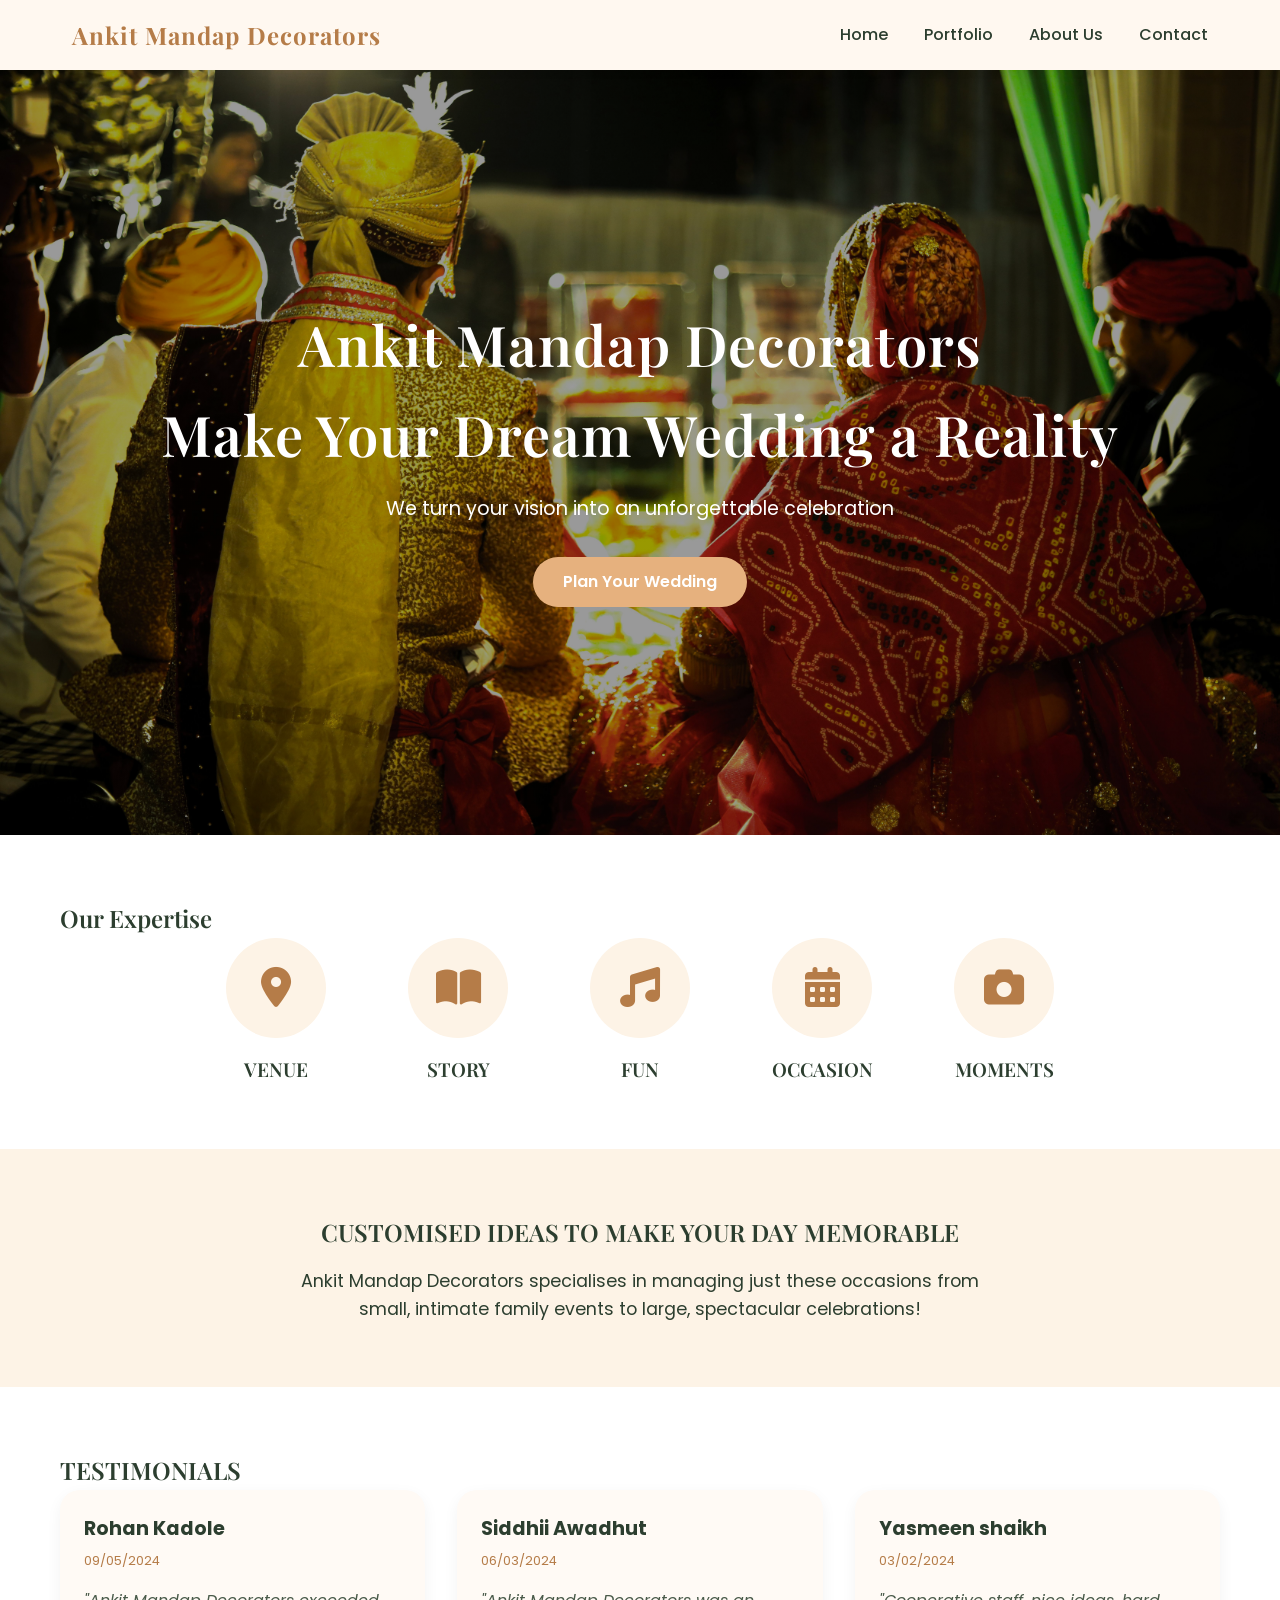
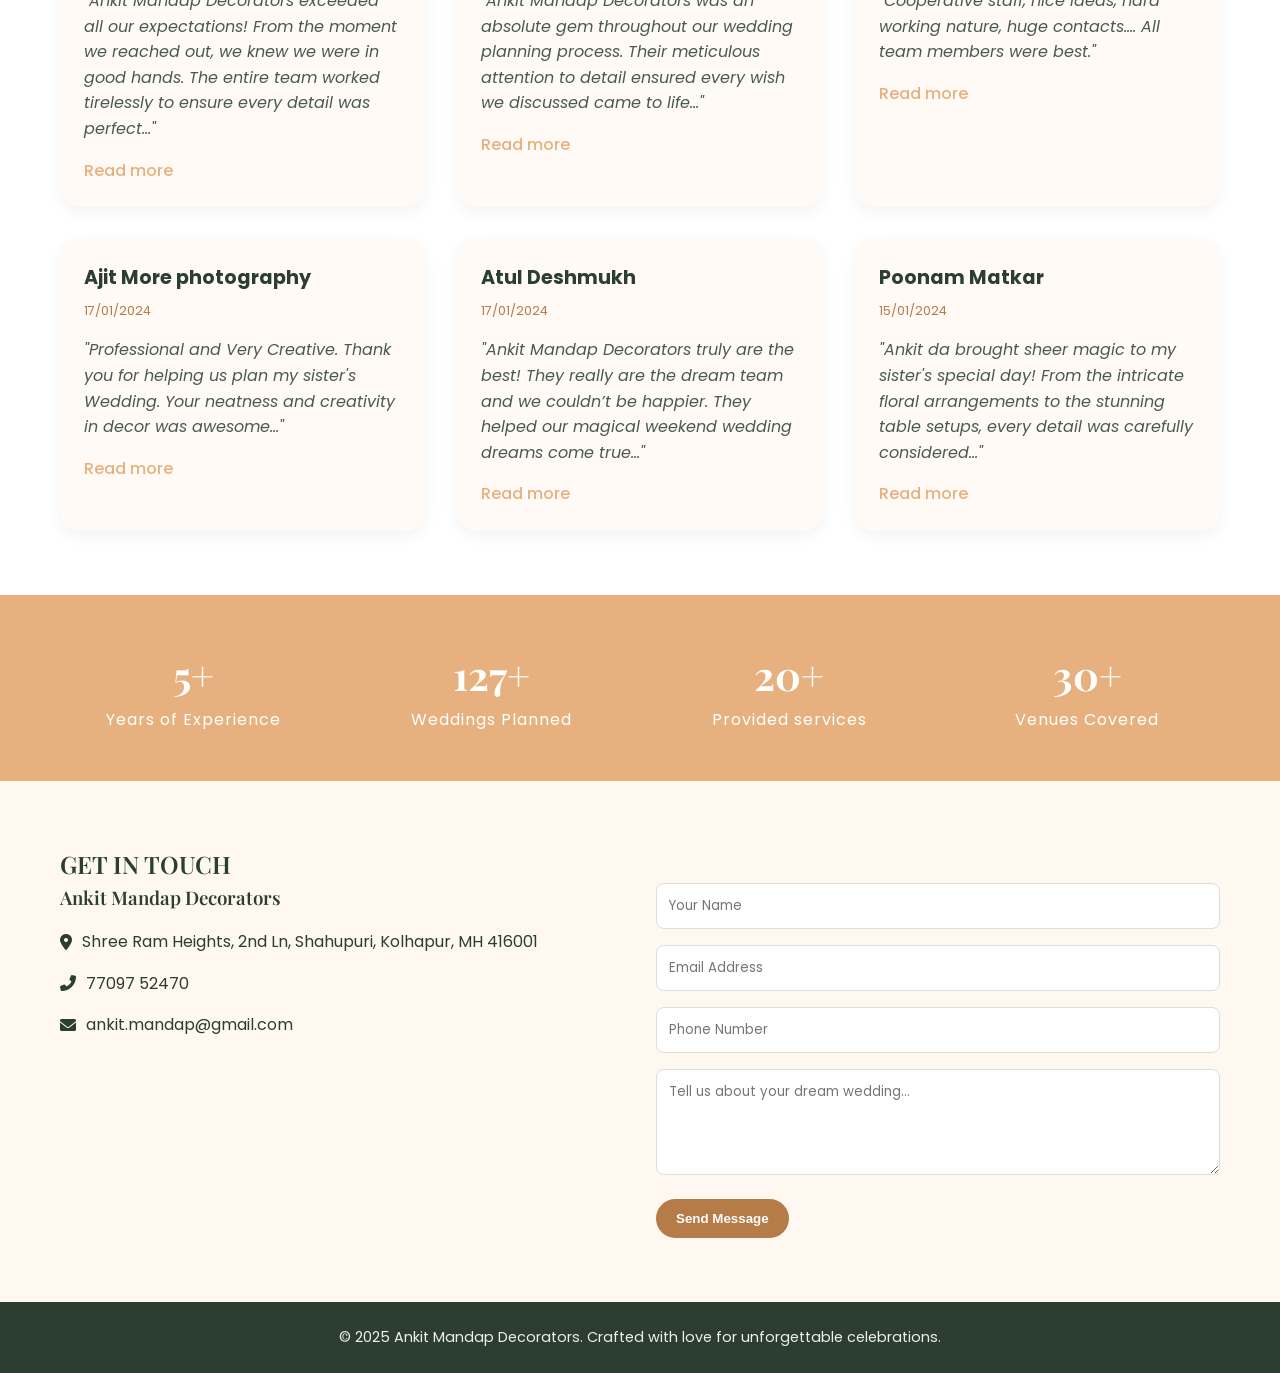
==== index.html @ 7919388d "Add files via upload" ====
<!DOCTYPE html>
<html lang="en">
<head>
    <meta charset="UTF-8">
    <meta name="viewport" content="width=device-width, initial-scale=1.0">
    <title>Ankit Mandap Decorators | Dream Wedding Decorators</title>
    <link rel="stylesheet" href="style.css">
    <link href="https://fonts.googleapis.com/css2?family=Playfair+Display:wght@400;600;700&family=Poppins:wght@300;400;500;600&display=swap" rel="stylesheet">
    <link rel="stylesheet" href="https://cdnjs.cloudflare.com/ajax/libs/font-awesome/6.0.0-beta3/css/all.min.css">
    <link rel="icon" href="assets/favicon.ico" type="image/x-icon">
</head>
<body>
    <header>
        <nav>
            <div class="logo">Ankit Mandap Decorators</div>
            <div class="menu-icon" id="menuIcon">
                <i class="fas fa-bars"></i>
            </div>
            <div class="nav-links" id="navLinks">
                <a href="index.html">Home</a>
                <a href="portfolio.html">Portfolio</a>
                <a href="about.html">About Us</a>
                <a href="contact.html">Contact</a>
            </div>
        </nav>
    </header>

    <section class="hero">
        <div class="hero-content">
            <h1>Ankit Mandap Decorators<br>Make Your Dream Wedding a Reality</h1>
            <p>We turn your vision into an unforgettable celebration</p>
            <a href="contact.html" class="btn">Plan Your Wedding</a>
        </div>
    </section>

    <section class="services" id="services">
        <div class="container">
            <h2>Our Expertise</h2>
            <div class="service-grid">
                <div class="service-card">
                    <div class="icon"><i class="fas fa-map-marker-alt"></i></div>
                    <h3>VENUE</h3>
                </div>
                <div class="service-card">
                    <div class="icon"><i class="fas fa-book-open"></i></div>
                    <h3>STORY</h3>
                </div>
                <div class="service-card">
                    <div class="icon"><i class="fas fa-music"></i></div>
                    <h3>FUN</h3>
                </div>
                <div class="service-card">
                    <div class="icon"><i class="fas fa-calendar-alt"></i></div>
                    <h3>OCCASION</h3>
                </div>
                <div class="service-card">
                    <div class="icon"><i class="fas fa-camera"></i></div>
                    <h3>MOMENTS</h3>
                </div>
            </div>
        </div>
    </section>

    <section class="ideas">
        <div class="container">
            <h2>CUSTOMISED IDEAS TO MAKE YOUR DAY MEMORABLE</h2>
            <p>Ankit Mandap Decorators specialises in managing just these occasions from small, intimate family events to large, spectacular celebrations!</p>
        </div>
    </section>

    <section class="testimonials" id="testimonials">
        <div class="container">
            <h2>TESTIMONIALS</h2>
            <div class="testimonial-grid">
                <div class="testimonial-card">
                    <h4>Rohan Kadole</h4>
                    <span class="date">09/05/2024</span>
                    <p>"Ankit Mandap Decorators exceeded all our expectations! From the moment we reached out, we knew we were in good hands. The entire team worked tirelessly to ensure every detail was perfect..."</p>
                    <a href="#" class="read-more">Read more</a>
                </div>
                <div class="testimonial-card">
                    <h4>Siddhii Awadhut</h4>
                    <span class="date">06/03/2024</span>
                    <p>"Ankit Mandap Decorators was an absolute gem throughout our wedding planning process. Their meticulous attention to detail ensured every wish we discussed came to life..."</p>
                    <a href="#" class="read-more">Read more</a>
                </div>
                <div class="testimonial-card">
                    <h4>Yasmeen shaikh</h4>
                    <span class="date">03/02/2024</span>
                    <p>"Cooperative staff, nice ideas, hard working nature, huge contacts.... All team members were best."</p>
                    <a href="#" class="read-more">Read more</a>
                </div>
                <div class="testimonial-card">
                    <h4>Ajit More photography</h4>
                    <span class="date">17/01/2024</span>
                    <p>"Professional and Very Creative. Thank you for helping us plan my sister's Wedding. Your neatness and creativity in decor was awesome..."</p>
                    <a href="#" class="read-more">Read more</a>
                </div>
                <div class="testimonial-card">
                    <h4>Atul Deshmukh</h4>
                    <span class="date">17/01/2024</span>
                    <p>"Ankit Mandap Decorators truly are the best! They really are the dream team and we couldn’t be happier. They helped our magical weekend wedding dreams come true..."</p>
                    <a href="#" class="read-more">Read more</a>
                </div>
                <div class="testimonial-card">
                    <h4>Poonam Matkar</h4>
                    <span class="date">15/01/2024</span>
                    <p>"Ankit da brought sheer magic to my sister's special day! From the intricate floral arrangements to the stunning table setups, every detail was carefully considered..."</p>
                    <a href="#" class="read-more">Read more</a>
                </div>
            </div>
        </div>
    </section>

    <section class="stats">
        <div class="container">
            <div class="stats-grid">
                <div class="stat-item">
                    <div class="stat-number" id="yearsExp">10+</div>
                    <div class="stat-label">Years of Experience</div>
                </div>
                <div class="stat-item">
                    <div class="stat-number" id="weddingsPlanned">250+</div>
                    <div class="stat-label">Weddings Planned</div>
                </div>
                <div class="stat-item">
                    <div class="stat-number" id="servicesProvided">30+</div>
                    <div class="stat-label">Provided services</div>
                </div>
                <div class="stat-item">
                    <div class="stat-number" id="venuesCovered">50+</div>
                    <div class="stat-label">Venues Covered</div>
                </div>
            </div>
        </div>
    </section>

    <section class="contact" id="contact">
        <div class="container">
            <h2>GET IN TOUCH</h2>
            <div class="contact-grid">
                <div class="contact-info">
                    <h3>Ankit Mandap Decorators</h3>
                    <p><i class="fas fa-map-marker-alt"></i> Shree Ram Heights, 2nd Ln, Shahupuri, Kolhapur, MH 416001</p>
                    <p><i class="fas fa-phone-alt"></i> 77097 52470</p>
                    <p><i class="fas fa-envelope"></i> ankit.mandap@gmail.com</p>
                </div>
                <div class="contact-form">
                    <form id="contactForm" action="https://formspree.io/f/YOUR_FORM_ID" method="POST">
                        <input type="text" name="name" placeholder="Your Name" required>
                        <input type="email" name="email" placeholder="Email Address" required>
                        <input type="tel" name="phone" placeholder="Phone Number">
                        <textarea name="message" rows="4" placeholder="Tell us about your dream wedding..."></textarea>
                        <button type="submit" class="btn">Send Message</button>
                    </form>
                </div>
            </div>
        </div>
    </section>

    <footer>
        <p>&copy; 2025 Ankit Mandap Decorators. Crafted with love for unforgettable celebrations.</p>
    </footer>

    <script src="script.js"></script>
</body>
</html>
---- style.css ----
/* style.css */
* {
    margin: 0;
    padding: 0;
    box-sizing: border-box;
}

body {
    font-family: 'Poppins', sans-serif;
    line-height: 1.6;
    color: #2c3e2f;
    background-color: #fef9f0;
    overflow-x: hidden;
}

h1, h2, h3 {
    font-family: 'Playfair Display', serif;
    font-weight: 600;
}

.container {
    max-width: 1200px;
    margin: 0 auto;
    padding: 0 20px;
}

/* ===== Header & Navigation ===== */
header {
    background: #fff8f0;
    box-shadow: 0 2px 10px rgba(0,0,0,0.05);
    position: sticky;
    top: 0;
    z-index: 100;
}
nav {
    display: flex;
    justify-content: space-between;
    align-items: center;
    padding: 1rem 2rem;
    max-width: 1200px;
    margin: 0 auto;
}
.logo {
    font-size: 1.5rem;
    font-weight: bold;
    font-family: 'Playfair Display', serif;
    color: #b57c48;
    letter-spacing: 1px;
}
.nav-links a {
    margin-left: 2rem;
    text-decoration: none;
    color: #2c3e2f;
    font-weight: 500;
    transition: color 0.3s ease;
}
.nav-links a:hover {
    color: #e6b17e;
}
.menu-icon {
    display: none;
    font-size: 1.8rem;
    cursor: pointer;
}

/* ===== Hero Section ===== */
.hero {
    background: linear-gradient(rgba(0,0,0,0.4), rgba(0,0,0,0.4)), url('assets/images/hero-bg.jpg') center/cover no-repeat;
    height: 85vh;
    display: flex;
    align-items: center;
    text-align: center;
    color: white;
}
.hero-content {
    width: 100%;
    animation: fadeInUp 1s ease-out;
}
.hero h1 {
    font-size: 3.5rem;
    margin-bottom: 1rem;
    letter-spacing: 1px;
}
.hero p {
    font-size: 1.2rem;
    margin-bottom: 2rem;
}
.btn {
    display: inline-block;
    background: #e6b17e;
    color: white;
    padding: 12px 30px;
    border-radius: 40px;
    text-decoration: none;
    font-weight: 600;
    transition: all 0.3s ease;
    border: none;
    cursor: pointer;
}
.btn:hover {
    background: #c97e3a;
    transform: translateY(-3px);
    box-shadow: 0 5px 15px rgba(0,0,0,0.2);
}

/* ===== Services Section ===== */
.services {
    padding: 4rem 0;
    background: #fff;
}
.service-grid {
    display: flex;
    flex-wrap: wrap;
    justify-content: center;
    gap: 2rem;
}
.service-card {
    text-align: center;
    flex: 1 1 150px;
    max-width: 150px;
    transition: transform 0.3s ease;
}
.service-card:hover {
    transform: translateY(-5px);
}
.service-card .icon {
    background: #fdf3e6;
    width: 100px;
    height: 100px;
    line-height: 100px;
    border-radius: 50%;
    margin: 0 auto 1rem;
    font-size: 2.5rem;
    color: #b57c48;
    transition: all 0.3s ease;
}
.service-card:hover .icon {
    background: #e6b17e;
    color: white;
    transform: scale(1.05);
}
.service-card h3 {
    font-size: 1.2rem;
    font-weight: 600;
}

/* ===== Ideas Section ===== */
.ideas {
    background: #fdf3e6;
    padding: 4rem 0;
    text-align: center;
}
.ideas h2 {
    margin-bottom: 1rem;
}
.ideas p {
    max-width: 700px;
    margin: 0 auto;
    font-size: 1.1rem;
}

/* ===== Testimonials ===== */
.testimonials {
    padding: 4rem 0;
    background: #fff;
}
.testimonial-grid {
    display: grid;
    grid-template-columns: repeat(auto-fit, minmax(320px, 1fr));
    gap: 2rem;
}
.testimonial-card {
    background: #fffaf5;
    padding: 1.5rem;
    border-radius: 20px;
    box-shadow: 0 5px 15px rgba(0,0,0,0.05);
    transition: all 0.3s ease;
}
.testimonial-card:hover {
    transform: translateY(-5px);
    box-shadow: 0 10px 25px rgba(0,0,0,0.1);
}
.testimonial-card h4 {
    font-size: 1.2rem;
    margin-bottom: 0.2rem;
}
.testimonial-card .date {
    color: #b57c48;
    font-size: 0.8rem;
    margin-bottom: 1rem;
    display: inline-block;
}
.testimonial-card p {
    font-style: italic;
    margin-bottom: 1rem;
    color: #4a5b4a;
}
.read-more {
    color: #e6b17e;
    text-decoration: none;
    font-weight: 500;
    cursor: pointer;
    transition: color 0.3s;
}
.read-more:hover {
    color: #b57c48;
}

/* ===== Stats Section ===== */
.stats {
    background: #e6b17e;
    color: white;
    padding: 3rem 0;
    text-align: center;
}
.stats-grid {
    display: flex;
    flex-wrap: wrap;
    justify-content: space-around;
    gap: 2rem;
}
.stat-item {
    flex: 1;
    min-width: 150px;
}
.stat-number {
    font-size: 2.5rem;
    font-weight: 700;
    font-family: 'Playfair Display', serif;
}
.stat-label {
    font-size: 1rem;
    letter-spacing: 1px;
}

/* ===== Contact Section (homepage) ===== */
.contact {
    padding: 4rem 0;
    background: #fff8f0;
}
.contact-grid {
    display: flex;
    flex-wrap: wrap;
    gap: 2rem;
    justify-content: space-between;
}
.contact-info {
    flex: 1;
    min-width: 250px;
}
.contact-info p {
    margin: 1rem 0;
    display: flex;
    align-items: center;
    gap: 10px;
}
.contact-form {
    flex: 1;
    min-width: 250px;
}
.contact-form input, .contact-form textarea {
    width: 100%;
    padding: 12px;
    margin-bottom: 1rem;
    border: 1px solid #ddd;
    border-radius: 8px;
    font-family: inherit;
    transition: border-color 0.3s;
}
.contact-form input:focus, .contact-form textarea:focus {
    outline: none;
    border-color: #e6b17e;
}
.contact-form button {
    background: #b57c48;
    color: white;
    border: none;
    padding: 12px 20px;
    border-radius: 40px;
    cursor: pointer;
    font-weight: 600;
    transition: background 0.3s;
}
.contact-form button:hover {
    background: #c97e3a;
}

/* ===== Footer ===== */
footer {
    background: #2c3e2f;
    color: #eee;
    text-align: center;
    padding: 1.5rem;
    font-size: 0.9rem;
}

/* ===== About Page Specific Styles ===== */
.page-hero {
    background: linear-gradient(rgba(0,0,0,0.5), rgba(0,0,0,0.5)), url('assets/images/about-hero.jpg') center/cover no-repeat;
    height: 40vh;
    display: flex;
    align-items: center;
    justify-content: center;
    text-align: center;
    color: white;
}
.page-hero h1 {
    font-size: 3rem;
}
.about-intro, .why-choose, .offerings, .policies, .other-info {
    padding: 3rem 0;
    border-bottom: 1px solid #eee;
}
.about-intro h2, .why-choose h2, .offerings h2, .policies h2, .other-info h2 {
    margin-bottom: 1.5rem;
}
.offerings-grid {
    display: flex;
    flex-wrap: wrap;
    gap: 1rem;
    justify-content: center;
}
.offerings-grid span {
    background: #fdf3e6;
    padding: 0.5rem 1rem;
    border-radius: 30px;
    font-weight: 500;
}
.policies ul {
    list-style: none;
}
.policies li {
    margin-bottom: 0.5rem;
    position: relative;
    padding-left: 1.5rem;
}
.policies li::before {
    content: "•";
    color: #e6b17e;
    font-weight: bold;
    position: absolute;
    left: 0;
}

/* ===== Portfolio Page Styles ===== */
.portfolio-section {
    padding: 4rem 0;
}
.tab-buttons {
    text-align: center;
    margin-bottom: 2rem;
}
.tab-btn {
    background: none;
    border: none;
    font-size: 1.2rem;
    margin: 0 1rem;
    padding: 0.5rem 1rem;
    cursor: pointer;
    border-bottom: 2px solid transparent;
    transition: all 0.3s;
}
.tab-btn.active {
    border-bottom-color: #e6b17e;
    color: #e6b17e;
}
.tab-content {
    display: none;
    animation: fadeIn 0.5s ease;
}
.tab-content.active {
    display: block;
}
.photo-gallery, .video-grid {
    display: grid;
    grid-template-columns: repeat(auto-fill, minmax(280px, 1fr));
    gap: 1.5rem;
}
.photo-gallery img {
    width: 100%;
    height: 250px;
    object-fit: cover;
    border-radius: 10px;
    transition: transform 0.3s ease, box-shadow 0.3s;
    cursor: pointer;
}
.photo-gallery img:hover {
    transform: scale(1.03);
    box-shadow: 0 10px 20px rgba(0,0,0,0.2);
}
video {
    width: 100%;
    border-radius: 10px;
    outline: none;
}

/* ===== Contact Page Specific ===== */
.contact-page {
    padding: 4rem 0;
}
.contact-page h1 {
    text-align: center;
    margin-bottom: 2rem;
}
.contact-details {
    background: #fffaf5;
    padding: 2rem;
    border-radius: 20px;
}
.contact-details h2 {
    margin-top: 1rem;
    margin-bottom: 0.5rem;
}
.contact-details p, .contact-details address {
    margin-bottom: 0.5rem;
    font-style: normal;
}
.map {
    margin-top: 2rem;
    border-radius: 10px;
    overflow: hidden;
}

/* ===== Animations ===== */
@keyframes fadeInUp {
    from {
        opacity: 0;
        transform: translateY(30px);
    }
    to {
        opacity: 1;
        transform: translateY(0);
    }
}
@keyframes fadeIn {
    from { opacity: 0; }
    to { opacity: 1; }
}

/* ===== Responsive Design ===== */
@media (max-width: 768px) {
    nav {
        flex-wrap: wrap;
    }
    .nav-links {
        display: none;
        width: 100%;
        flex-direction: column;
        text-align: center;
        padding: 1rem 0;
    }
    .nav-links.active {
        display: flex;
    }
    .nav-links a {
        margin: 0.5rem 0;
    }
    .menu-icon {
        display: block;
    }
    .hero h1 {
        font-size: 2.2rem;
    }
    h2 {
        font-size: 1.8rem;
    }
    .service-card {
        flex: 1 1 100px;
    }
    .testimonial-grid {
        grid-template-columns: 1fr;
    }
    .contact-grid {
        flex-direction: column;
    }
    .page-hero h1 {
        font-size: 2rem;
    }
    .offerings-grid {
        gap: 0.8rem;
    }
}
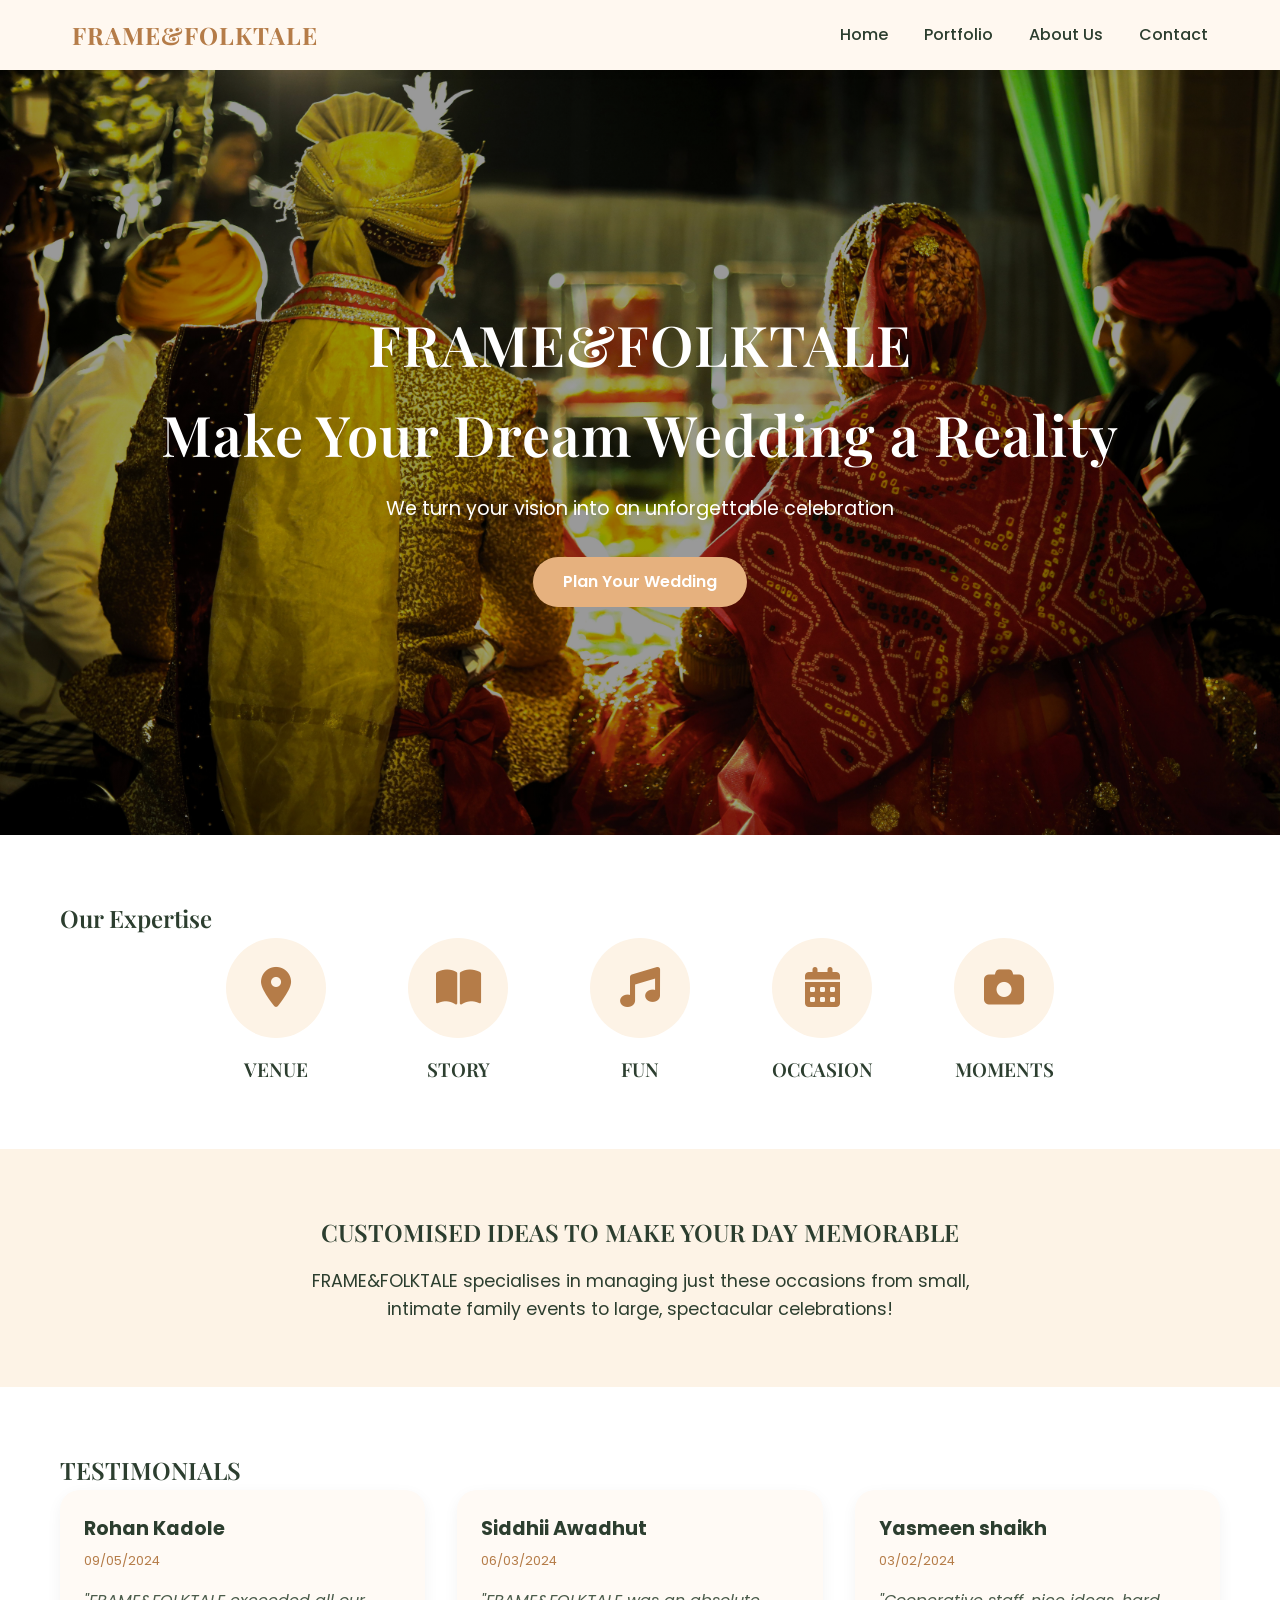
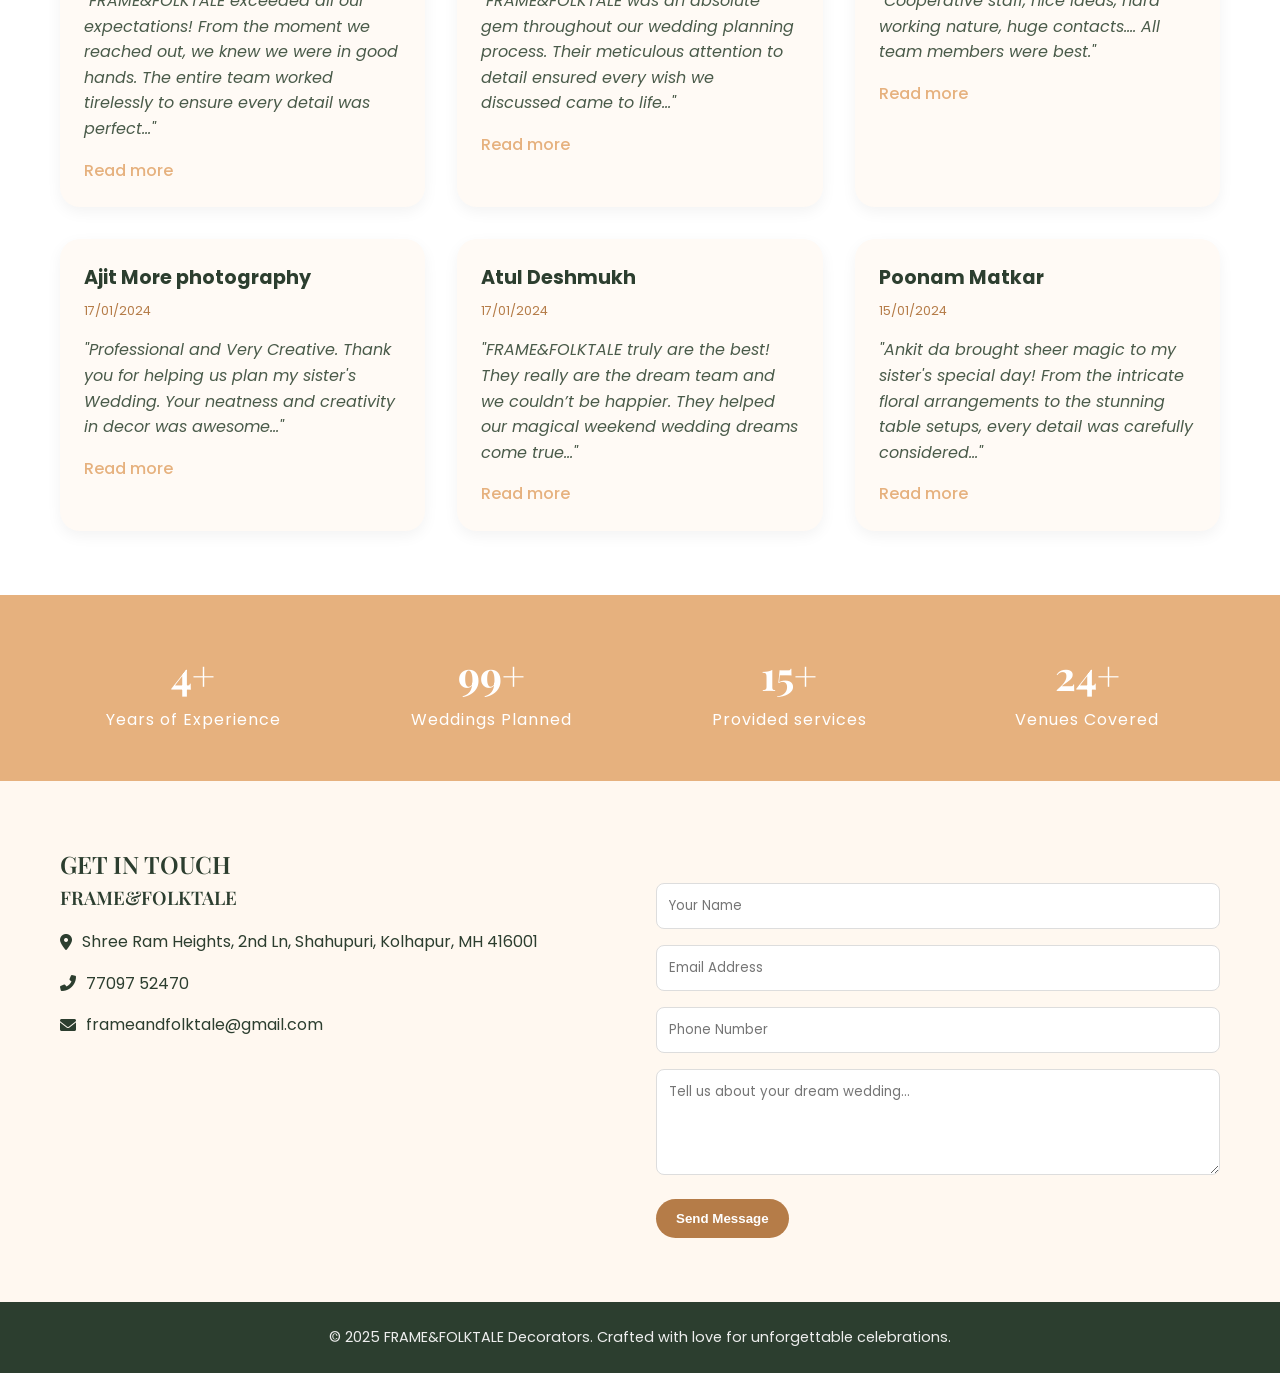
==== commit b0b4b22f: "changing brand name to akit madap decor to frame&folktake" ====
--- a/index.html
+++ b/index.html
@@ -1,167 +1,167 @@
-<!DOCTYPE html>
-<html lang="en">
-<head>
-    <meta charset="UTF-8">
-    <meta name="viewport" content="width=device-width, initial-scale=1.0">
-    <title>Ankit Mandap Decorators | Dream Wedding Decorators</title>
-    <link rel="stylesheet" href="style.css">
-    <link href="https://fonts.googleapis.com/css2?family=Playfair+Display:wght@400;600;700&family=Poppins:wght@300;400;500;600&display=swap" rel="stylesheet">
-    <link rel="stylesheet" href="https://cdnjs.cloudflare.com/ajax/libs/font-awesome/6.0.0-beta3/css/all.min.css">
-    <link rel="icon" href="assets/favicon.ico" type="image/x-icon">
-</head>
-<body>
-    <header>
-        <nav>
-            <div class="logo">Ankit Mandap Decorators</div>
-            <div class="menu-icon" id="menuIcon">
-                <i class="fas fa-bars"></i>
-            </div>
-            <div class="nav-links" id="navLinks">
-                <a href="index.html">Home</a>
-                <a href="portfolio.html">Portfolio</a>
-                <a href="about.html">About Us</a>
-                <a href="contact.html">Contact</a>
-            </div>
-        </nav>
-    </header>
-
-    <section class="hero">
-        <div class="hero-content">
-            <h1>Ankit Mandap Decorators<br>Make Your Dream Wedding a Reality</h1>
-            <p>We turn your vision into an unforgettable celebration</p>
-            <a href="contact.html" class="btn">Plan Your Wedding</a>
-        </div>
-    </section>
-
-    <section class="services" id="services">
-        <div class="container">
-            <h2>Our Expertise</h2>
-            <div class="service-grid">
-                <div class="service-card">
-                    <div class="icon"><i class="fas fa-map-marker-alt"></i></div>
-                    <h3>VENUE</h3>
-                </div>
-                <div class="service-card">
-                    <div class="icon"><i class="fas fa-book-open"></i></div>
-                    <h3>STORY</h3>
-                </div>
-                <div class="service-card">
-                    <div class="icon"><i class="fas fa-music"></i></div>
-                    <h3>FUN</h3>
-                </div>
-                <div class="service-card">
-                    <div class="icon"><i class="fas fa-calendar-alt"></i></div>
-                    <h3>OCCASION</h3>
-                </div>
-                <div class="service-card">
-                    <div class="icon"><i class="fas fa-camera"></i></div>
-                    <h3>MOMENTS</h3>
-                </div>
-            </div>
-        </div>
-    </section>
-
-    <section class="ideas">
-        <div class="container">
-            <h2>CUSTOMISED IDEAS TO MAKE YOUR DAY MEMORABLE</h2>
-            <p>Ankit Mandap Decorators specialises in managing just these occasions from small, intimate family events to large, spectacular celebrations!</p>
-        </div>
-    </section>
-
-    <section class="testimonials" id="testimonials">
-        <div class="container">
-            <h2>TESTIMONIALS</h2>
-            <div class="testimonial-grid">
-                <div class="testimonial-card">
-                    <h4>Rohan Kadole</h4>
-                    <span class="date">09/05/2024</span>
-                    <p>"Ankit Mandap Decorators exceeded all our expectations! From the moment we reached out, we knew we were in good hands. The entire team worked tirelessly to ensure every detail was perfect..."</p>
-                    <a href="#" class="read-more">Read more</a>
-                </div>
-                <div class="testimonial-card">
-                    <h4>Siddhii Awadhut</h4>
-                    <span class="date">06/03/2024</span>
-                    <p>"Ankit Mandap Decorators was an absolute gem throughout our wedding planning process. Their meticulous attention to detail ensured every wish we discussed came to life..."</p>
-                    <a href="#" class="read-more">Read more</a>
-                </div>
-                <div class="testimonial-card">
-                    <h4>Yasmeen shaikh</h4>
-                    <span class="date">03/02/2024</span>
-                    <p>"Cooperative staff, nice ideas, hard working nature, huge contacts.... All team members were best."</p>
-                    <a href="#" class="read-more">Read more</a>
-                </div>
-                <div class="testimonial-card">
-                    <h4>Ajit More photography</h4>
-                    <span class="date">17/01/2024</span>
-                    <p>"Professional and Very Creative. Thank you for helping us plan my sister's Wedding. Your neatness and creativity in decor was awesome..."</p>
-                    <a href="#" class="read-more">Read more</a>
-                </div>
-                <div class="testimonial-card">
-                    <h4>Atul Deshmukh</h4>
-                    <span class="date">17/01/2024</span>
-                    <p>"Ankit Mandap Decorators truly are the best! They really are the dream team and we couldn’t be happier. They helped our magical weekend wedding dreams come true..."</p>
-                    <a href="#" class="read-more">Read more</a>
-                </div>
-                <div class="testimonial-card">
-                    <h4>Poonam Matkar</h4>
-                    <span class="date">15/01/2024</span>
-                    <p>"Ankit da brought sheer magic to my sister's special day! From the intricate floral arrangements to the stunning table setups, every detail was carefully considered..."</p>
-                    <a href="#" class="read-more">Read more</a>
-                </div>
-            </div>
-        </div>
-    </section>
-
-    <section class="stats">
-        <div class="container">
-            <div class="stats-grid">
-                <div class="stat-item">
-                    <div class="stat-number" id="yearsExp">10+</div>
-                    <div class="stat-label">Years of Experience</div>
-                </div>
-                <div class="stat-item">
-                    <div class="stat-number" id="weddingsPlanned">250+</div>
-                    <div class="stat-label">Weddings Planned</div>
-                </div>
-                <div class="stat-item">
-                    <div class="stat-number" id="servicesProvided">30+</div>
-                    <div class="stat-label">Provided services</div>
-                </div>
-                <div class="stat-item">
-                    <div class="stat-number" id="venuesCovered">50+</div>
-                    <div class="stat-label">Venues Covered</div>
-                </div>
-            </div>
-        </div>
-    </section>
-
-    <section class="contact" id="contact">
-        <div class="container">
-            <h2>GET IN TOUCH</h2>
-            <div class="contact-grid">
-                <div class="contact-info">
-                    <h3>Ankit Mandap Decorators</h3>
-                    <p><i class="fas fa-map-marker-alt"></i> Shree Ram Heights, 2nd Ln, Shahupuri, Kolhapur, MH 416001</p>
-                    <p><i class="fas fa-phone-alt"></i> 77097 52470</p>
-                    <p><i class="fas fa-envelope"></i> ankit.mandap@gmail.com</p>
-                </div>
-                <div class="contact-form">
-                    <form id="contactForm" action="https://formspree.io/f/YOUR_FORM_ID" method="POST">
-                        <input type="text" name="name" placeholder="Your Name" required>
-                        <input type="email" name="email" placeholder="Email Address" required>
-                        <input type="tel" name="phone" placeholder="Phone Number">
-                        <textarea name="message" rows="4" placeholder="Tell us about your dream wedding..."></textarea>
-                        <button type="submit" class="btn">Send Message</button>
-                    </form>
-                </div>
-            </div>
-        </div>
-    </section>
-
-    <footer>
-        <p>&copy; 2025 Ankit Mandap Decorators. Crafted with love for unforgettable celebrations.</p>
-    </footer>
-
-    <script src="script.js"></script>
-</body>
+<!DOCTYPE html>
+<html lang="en">
+<head>
+    <meta charset="UTF-8">
+    <meta name="viewport" content="width=device-width, initial-scale=1.0">
+    <title>FRAME&FOLKTALE | Dream Wedding Decorators</title>
+    <link rel="stylesheet" href="style.css">
+    <link href="https://fonts.googleapis.com/css2?family=Playfair+Display:wght@400;600;700&family=Poppins:wght@300;400;500;600&display=swap" rel="stylesheet">
+    <link rel="stylesheet" href="https://cdnjs.cloudflare.com/ajax/libs/font-awesome/6.0.0-beta3/css/all.min.css">
+    <link rel="icon" href="assets/favicon.ico" type="image/x-icon">
+</head>
+<body>
+    <header>
+        <nav>
+            <div class="logo">FRAME&FOLKTALE</div>
+            <div class="menu-icon" id="menuIcon">
+                <i class="fas fa-bars"></i>
+            </div>
+            <div class="nav-links" id="navLinks">
+                <a href="index.html">Home</a>
+                <a href="portfolio.html">Portfolio</a>
+                <a href="about.html">About Us</a>
+                <a href="contact.html">Contact</a>
+            </div>
+        </nav>
+    </header>
+
+    <section class="hero">
+        <div class="hero-content">
+            <h1>FRAME&FOLKTALE<br>Make Your Dream Wedding a Reality</h1>
+            <p>We turn your vision into an unforgettable celebration</p>
+            <a href="contact.html" class="btn">Plan Your Wedding</a>
+        </div>
+    </section>
+
+    <section class="services" id="services">
+        <div class="container">
+            <h2>Our Expertise</h2>
+            <div class="service-grid">
+                <div class="service-card">
+                    <div class="icon"><i class="fas fa-map-marker-alt"></i></div>
+                    <h3>VENUE</h3>
+                </div>
+                <div class="service-card">
+                    <div class="icon"><i class="fas fa-book-open"></i></div>
+                    <h3>STORY</h3>
+                </div>
+                <div class="service-card">
+                    <div class="icon"><i class="fas fa-music"></i></div>
+                    <h3>FUN</h3>
+                </div>
+                <div class="service-card">
+                    <div class="icon"><i class="fas fa-calendar-alt"></i></div>
+                    <h3>OCCASION</h3>
+                </div>
+                <div class="service-card">
+                    <div class="icon"><i class="fas fa-camera"></i></div>
+                    <h3>MOMENTS</h3>
+                </div>
+            </div>
+        </div>
+    </section>
+
+    <section class="ideas">
+        <div class="container">
+            <h2>CUSTOMISED IDEAS TO MAKE YOUR DAY MEMORABLE</h2>
+            <p>FRAME&FOLKTALE specialises in managing just these occasions from small, intimate family events to large, spectacular celebrations!</p>
+        </div>
+    </section>
+
+    <section class="testimonials" id="testimonials">
+        <div class="container">
+            <h2>TESTIMONIALS</h2>
+            <div class="testimonial-grid">
+                <div class="testimonial-card">
+                    <h4>Rohan Kadole</h4>
+                    <span class="date">09/05/2024</span>
+                    <p>"FRAME&FOLKTALE exceeded all our expectations! From the moment we reached out, we knew we were in good hands. The entire team worked tirelessly to ensure every detail was perfect..."</p>
+                    <a href="#" class="read-more">Read more</a>
+                </div>
+                <div class="testimonial-card">
+                    <h4>Siddhii Awadhut</h4>
+                    <span class="date">06/03/2024</span>
+                    <p>"FRAME&FOLKTALE was an absolute gem throughout our wedding planning process. Their meticulous attention to detail ensured every wish we discussed came to life..."</p>
+                    <a href="#" class="read-more">Read more</a>
+                </div>
+                <div class="testimonial-card">
+                    <h4>Yasmeen shaikh</h4>
+                    <span class="date">03/02/2024</span>
+                    <p>"Cooperative staff, nice ideas, hard working nature, huge contacts.... All team members were best."</p>
+                    <a href="#" class="read-more">Read more</a>
+                </div>
+                <div class="testimonial-card">
+                    <h4>Ajit More photography</h4>
+                    <span class="date">17/01/2024</span>
+                    <p>"Professional and Very Creative. Thank you for helping us plan my sister's Wedding. Your neatness and creativity in decor was awesome..."</p>
+                    <a href="#" class="read-more">Read more</a>
+                </div>
+                <div class="testimonial-card">
+                    <h4>Atul Deshmukh</h4>
+                    <span class="date">17/01/2024</span>
+                    <p>"FRAME&FOLKTALE truly are the best! They really are the dream team and we couldn’t be happier. They helped our magical weekend wedding dreams come true..."</p>
+                    <a href="#" class="read-more">Read more</a>
+                </div>
+                <div class="testimonial-card">
+                    <h4>Poonam Matkar</h4>
+                    <span class="date">15/01/2024</span>
+                    <p>"Ankit da brought sheer magic to my sister's special day! From the intricate floral arrangements to the stunning table setups, every detail was carefully considered..."</p>
+                    <a href="#" class="read-more">Read more</a>
+                </div>
+            </div>
+        </div>
+    </section>
+
+    <section class="stats">
+        <div class="container">
+            <div class="stats-grid">
+                <div class="stat-item">
+                    <div class="stat-number" id="yearsExp">10+</div>
+                    <div class="stat-label">Years of Experience</div>
+                </div>
+                <div class="stat-item">
+                    <div class="stat-number" id="weddingsPlanned">250+</div>
+                    <div class="stat-label">Weddings Planned</div>
+                </div>
+                <div class="stat-item">
+                    <div class="stat-number" id="servicesProvided">30+</div>
+                    <div class="stat-label">Provided services</div>
+                </div>
+                <div class="stat-item">
+                    <div class="stat-number" id="venuesCovered">50+</div>
+                    <div class="stat-label">Venues Covered</div>
+                </div>
+            </div>
+        </div>
+    </section>
+
+    <section class="contact" id="contact">
+        <div class="container">
+            <h2>GET IN TOUCH</h2>
+            <div class="contact-grid">
+                <div class="contact-info">
+                    <h3>FRAME&FOLKTALE</h3>
+                    <p><i class="fas fa-map-marker-alt"></i> Shree Ram Heights, 2nd Ln, Shahupuri, Kolhapur, MH 416001</p>
+                    <p><i class="fas fa-phone-alt"></i> 77097 52470</p>
+                    <p><i class="fas fa-envelope"></i> frameandfolktale@gmail.com</p>
+                </div>
+                <div class="contact-form">
+                    <form id="contactForm" action="https://formspree.io/f/YOUR_FORM_ID" method="POST">
+                        <input type="text" name="name" placeholder="Your Name" required>
+                        <input type="email" name="email" placeholder="Email Address" required>
+                        <input type="tel" name="phone" placeholder="Phone Number">
+                        <textarea name="message" rows="4" placeholder="Tell us about your dream wedding..."></textarea>
+                        <button type="submit" class="btn">Send Message</button>
+                    </form>
+                </div>
+            </div>
+        </div>
+    </section>
+
+    <footer>
+        <p>&copy; 2025 FRAME&FOLKTALE Decorators. Crafted with love for unforgettable celebrations.</p>
+    </footer>
+
+    <script src="script.js"></script>
+</body>
 </html>
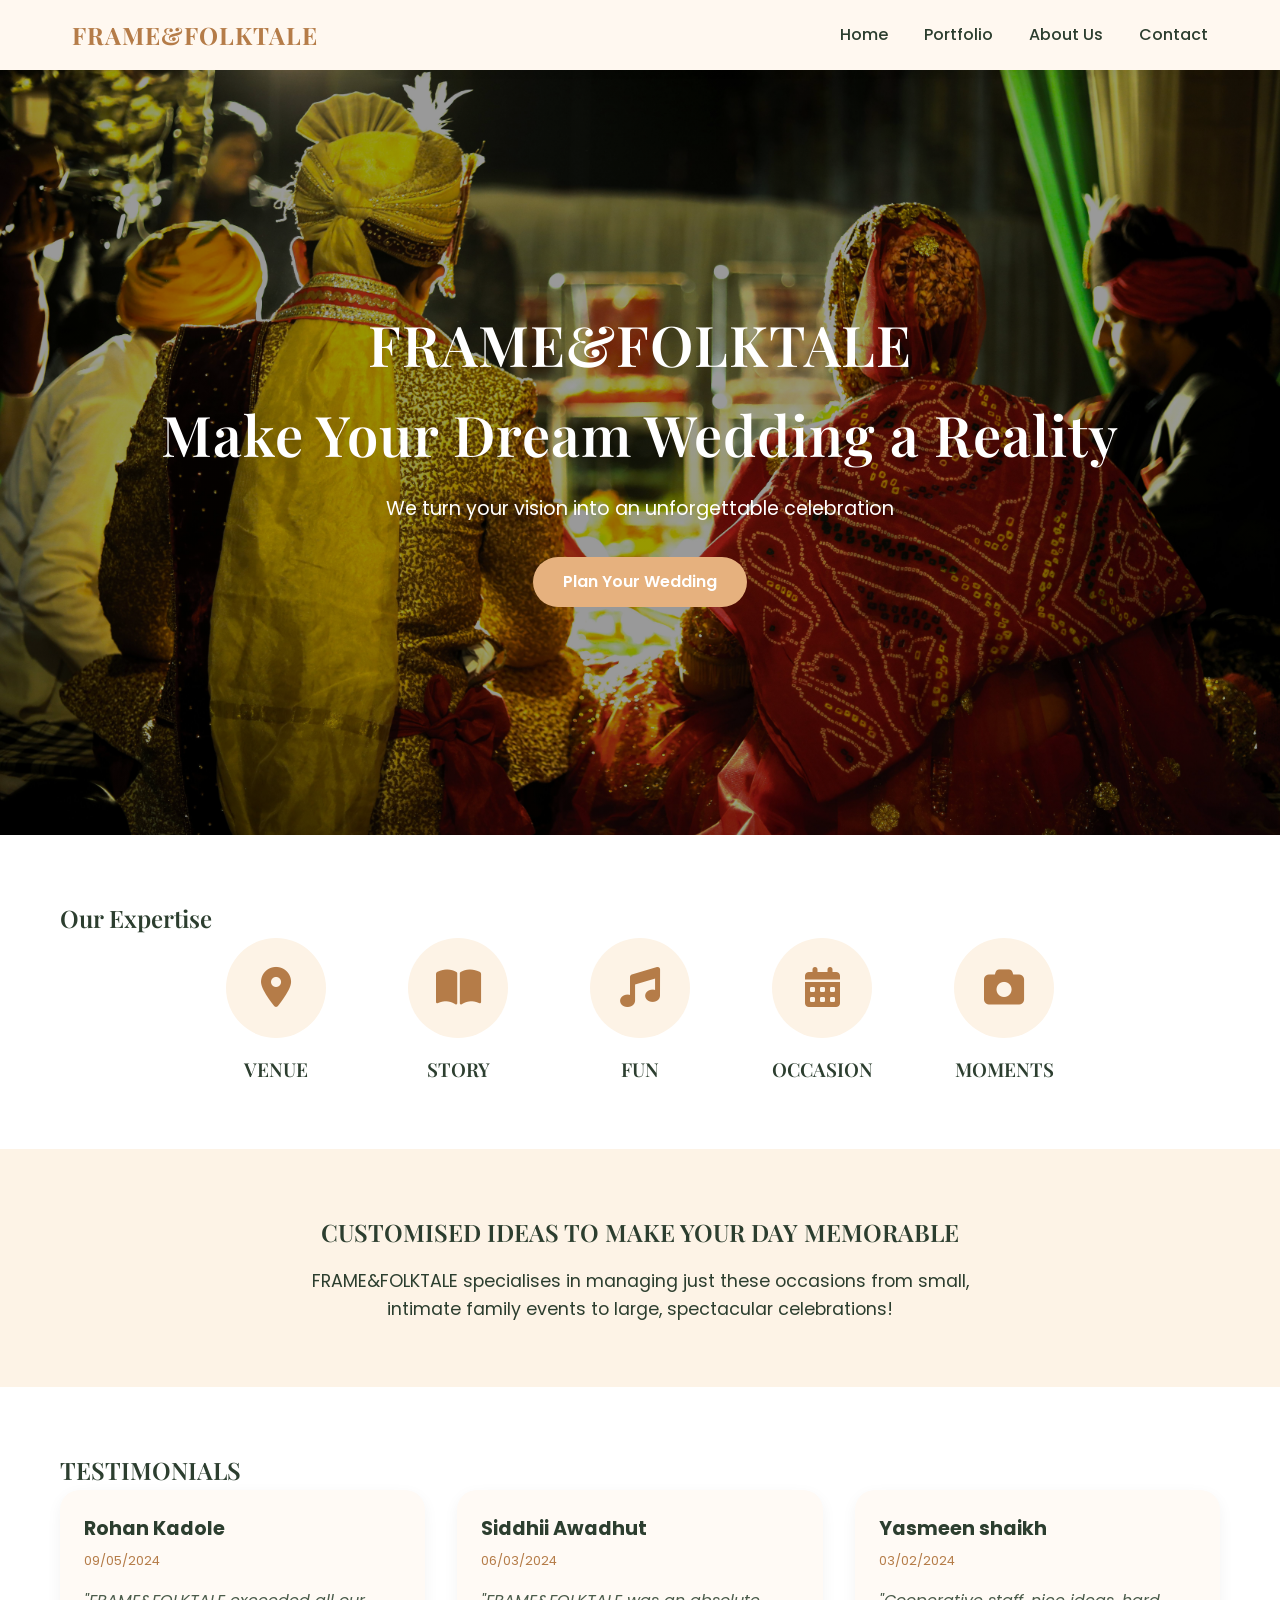
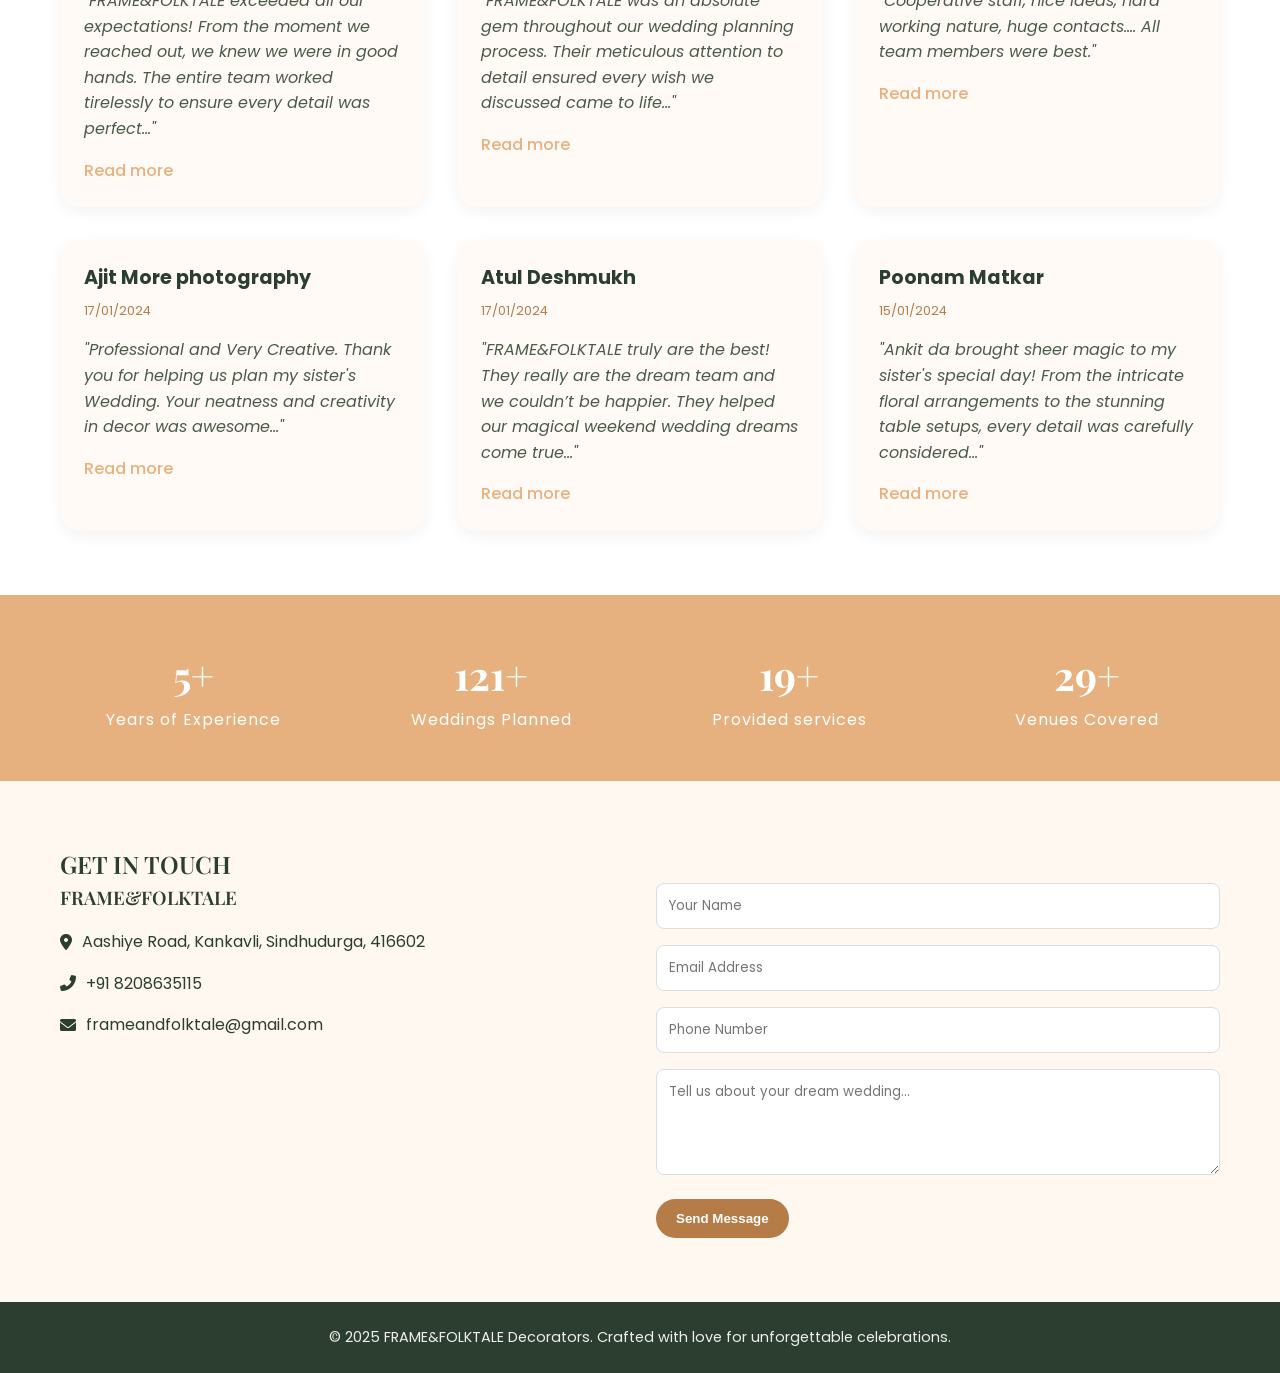
==== commit 7ccde5d5: "address changed" ====
--- a/index.html
+++ b/index.html
@@ -141,8 +141,8 @@
             <div class="contact-grid">
                 <div class="contact-info">
                     <h3>FRAME&FOLKTALE</h3>
-                    <p><i class="fas fa-map-marker-alt"></i> Shree Ram Heights, 2nd Ln, Shahupuri, Kolhapur, MH 416001</p>
-                    <p><i class="fas fa-phone-alt"></i> 77097 52470</p>
+                    <p><i class="fas fa-map-marker-alt"></i> Aashiye Road, Kankavli, Sindhudurga, 416602</p>
+                    <p><i class="fas fa-phone-alt"></i> +91 8208635115</p>
                     <p><i class="fas fa-envelope"></i> frameandfolktale@gmail.com</p>
                 </div>
                 <div class="contact-form">
--- a/style.css
+++ b/style.css
@@ -1,482 +1,507 @@
-/* style.css */
-* {
-    margin: 0;
-    padding: 0;
-    box-sizing: border-box;
-}
-
-body {
-    font-family: 'Poppins', sans-serif;
-    line-height: 1.6;
-    color: #2c3e2f;
-    background-color: #fef9f0;
-    overflow-x: hidden;
-}
-
-h1, h2, h3 {
-    font-family: 'Playfair Display', serif;
-    font-weight: 600;
-}
-
-.container {
-    max-width: 1200px;
-    margin: 0 auto;
-    padding: 0 20px;
-}
-
-/* ===== Header & Navigation ===== */
-header {
-    background: #fff8f0;
-    box-shadow: 0 2px 10px rgba(0,0,0,0.05);
-    position: sticky;
-    top: 0;
-    z-index: 100;
-}
-nav {
-    display: flex;
-    justify-content: space-between;
-    align-items: center;
-    padding: 1rem 2rem;
-    max-width: 1200px;
-    margin: 0 auto;
-}
-.logo {
-    font-size: 1.5rem;
-    font-weight: bold;
-    font-family: 'Playfair Display', serif;
-    color: #b57c48;
-    letter-spacing: 1px;
-}
-.nav-links a {
-    margin-left: 2rem;
-    text-decoration: none;
-    color: #2c3e2f;
-    font-weight: 500;
-    transition: color 0.3s ease;
-}
-.nav-links a:hover {
-    color: #e6b17e;
-}
-.menu-icon {
-    display: none;
-    font-size: 1.8rem;
-    cursor: pointer;
-}
-
-/* ===== Hero Section ===== */
-.hero {
-    background: linear-gradient(rgba(0,0,0,0.4), rgba(0,0,0,0.4)), url('assets/images/hero-bg.jpg') center/cover no-repeat;
-    height: 85vh;
-    display: flex;
-    align-items: center;
-    text-align: center;
-    color: white;
-}
-.hero-content {
-    width: 100%;
-    animation: fadeInUp 1s ease-out;
-}
-.hero h1 {
-    font-size: 3.5rem;
-    margin-bottom: 1rem;
-    letter-spacing: 1px;
-}
-.hero p {
-    font-size: 1.2rem;
-    margin-bottom: 2rem;
-}
-.btn {
-    display: inline-block;
-    background: #e6b17e;
-    color: white;
-    padding: 12px 30px;
-    border-radius: 40px;
-    text-decoration: none;
-    font-weight: 600;
-    transition: all 0.3s ease;
-    border: none;
-    cursor: pointer;
-}
-.btn:hover {
-    background: #c97e3a;
-    transform: translateY(-3px);
-    box-shadow: 0 5px 15px rgba(0,0,0,0.2);
-}
-
-/* ===== Services Section ===== */
-.services {
-    padding: 4rem 0;
-    background: #fff;
-}
-.service-grid {
-    display: flex;
-    flex-wrap: wrap;
-    justify-content: center;
-    gap: 2rem;
-}
-.service-card {
-    text-align: center;
-    flex: 1 1 150px;
-    max-width: 150px;
-    transition: transform 0.3s ease;
-}
-.service-card:hover {
-    transform: translateY(-5px);
-}
-.service-card .icon {
-    background: #fdf3e6;
-    width: 100px;
-    height: 100px;
-    line-height: 100px;
-    border-radius: 50%;
-    margin: 0 auto 1rem;
-    font-size: 2.5rem;
-    color: #b57c48;
-    transition: all 0.3s ease;
-}
-.service-card:hover .icon {
-    background: #e6b17e;
-    color: white;
-    transform: scale(1.05);
-}
-.service-card h3 {
-    font-size: 1.2rem;
-    font-weight: 600;
-}
-
-/* ===== Ideas Section ===== */
-.ideas {
-    background: #fdf3e6;
-    padding: 4rem 0;
-    text-align: center;
-}
-.ideas h2 {
-    margin-bottom: 1rem;
-}
-.ideas p {
-    max-width: 700px;
-    margin: 0 auto;
-    font-size: 1.1rem;
-}
-
-/* ===== Testimonials ===== */
-.testimonials {
-    padding: 4rem 0;
-    background: #fff;
-}
-.testimonial-grid {
-    display: grid;
-    grid-template-columns: repeat(auto-fit, minmax(320px, 1fr));
-    gap: 2rem;
-}
-.testimonial-card {
-    background: #fffaf5;
-    padding: 1.5rem;
-    border-radius: 20px;
-    box-shadow: 0 5px 15px rgba(0,0,0,0.05);
-    transition: all 0.3s ease;
-}
-.testimonial-card:hover {
-    transform: translateY(-5px);
-    box-shadow: 0 10px 25px rgba(0,0,0,0.1);
-}
-.testimonial-card h4 {
-    font-size: 1.2rem;
-    margin-bottom: 0.2rem;
-}
-.testimonial-card .date {
-    color: #b57c48;
-    font-size: 0.8rem;
-    margin-bottom: 1rem;
-    display: inline-block;
-}
-.testimonial-card p {
-    font-style: italic;
-    margin-bottom: 1rem;
-    color: #4a5b4a;
-}
-.read-more {
-    color: #e6b17e;
-    text-decoration: none;
-    font-weight: 500;
-    cursor: pointer;
-    transition: color 0.3s;
-}
-.read-more:hover {
-    color: #b57c48;
-}
-
-/* ===== Stats Section ===== */
-.stats {
-    background: #e6b17e;
-    color: white;
-    padding: 3rem 0;
-    text-align: center;
-}
-.stats-grid {
-    display: flex;
-    flex-wrap: wrap;
-    justify-content: space-around;
-    gap: 2rem;
-}
-.stat-item {
-    flex: 1;
-    min-width: 150px;
-}
-.stat-number {
-    font-size: 2.5rem;
-    font-weight: 700;
-    font-family: 'Playfair Display', serif;
-}
-.stat-label {
-    font-size: 1rem;
-    letter-spacing: 1px;
-}
-
-/* ===== Contact Section (homepage) ===== */
-.contact {
-    padding: 4rem 0;
-    background: #fff8f0;
-}
-.contact-grid {
-    display: flex;
-    flex-wrap: wrap;
-    gap: 2rem;
-    justify-content: space-between;
-}
-.contact-info {
-    flex: 1;
-    min-width: 250px;
-}
-.contact-info p {
-    margin: 1rem 0;
-    display: flex;
-    align-items: center;
-    gap: 10px;
-}
-.contact-form {
-    flex: 1;
-    min-width: 250px;
-}
-.contact-form input, .contact-form textarea {
-    width: 100%;
-    padding: 12px;
-    margin-bottom: 1rem;
-    border: 1px solid #ddd;
-    border-radius: 8px;
-    font-family: inherit;
-    transition: border-color 0.3s;
-}
-.contact-form input:focus, .contact-form textarea:focus {
-    outline: none;
-    border-color: #e6b17e;
-}
-.contact-form button {
-    background: #b57c48;
-    color: white;
-    border: none;
-    padding: 12px 20px;
-    border-radius: 40px;
-    cursor: pointer;
-    font-weight: 600;
-    transition: background 0.3s;
-}
-.contact-form button:hover {
-    background: #c97e3a;
-}
-
-/* ===== Footer ===== */
-footer {
-    background: #2c3e2f;
-    color: #eee;
-    text-align: center;
-    padding: 1.5rem;
-    font-size: 0.9rem;
-}
-
-/* ===== About Page Specific Styles ===== */
-.page-hero {
-    background: linear-gradient(rgba(0,0,0,0.5), rgba(0,0,0,0.5)), url('assets/images/about-hero.jpg') center/cover no-repeat;
-    height: 40vh;
-    display: flex;
-    align-items: center;
-    justify-content: center;
-    text-align: center;
-    color: white;
-}
-.page-hero h1 {
-    font-size: 3rem;
-}
-.about-intro, .why-choose, .offerings, .policies, .other-info {
-    padding: 3rem 0;
-    border-bottom: 1px solid #eee;
-}
-.about-intro h2, .why-choose h2, .offerings h2, .policies h2, .other-info h2 {
-    margin-bottom: 1.5rem;
-}
-.offerings-grid {
-    display: flex;
-    flex-wrap: wrap;
-    gap: 1rem;
-    justify-content: center;
-}
-.offerings-grid span {
-    background: #fdf3e6;
-    padding: 0.5rem 1rem;
-    border-radius: 30px;
-    font-weight: 500;
-}
-.policies ul {
-    list-style: none;
-}
-.policies li {
-    margin-bottom: 0.5rem;
-    position: relative;
-    padding-left: 1.5rem;
-}
-.policies li::before {
-    content: "•";
-    color: #e6b17e;
-    font-weight: bold;
-    position: absolute;
-    left: 0;
-}
-
-/* ===== Portfolio Page Styles ===== */
-.portfolio-section {
-    padding: 4rem 0;
-}
-.tab-buttons {
-    text-align: center;
-    margin-bottom: 2rem;
-}
-.tab-btn {
-    background: none;
-    border: none;
-    font-size: 1.2rem;
-    margin: 0 1rem;
-    padding: 0.5rem 1rem;
-    cursor: pointer;
-    border-bottom: 2px solid transparent;
-    transition: all 0.3s;
-}
-.tab-btn.active {
-    border-bottom-color: #e6b17e;
-    color: #e6b17e;
-}
-.tab-content {
-    display: none;
-    animation: fadeIn 0.5s ease;
-}
-.tab-content.active {
-    display: block;
-}
-.photo-gallery, .video-grid {
-    display: grid;
-    grid-template-columns: repeat(auto-fill, minmax(280px, 1fr));
-    gap: 1.5rem;
-}
-.photo-gallery img {
-    width: 100%;
-    height: 250px;
-    object-fit: cover;
-    border-radius: 10px;
-    transition: transform 0.3s ease, box-shadow 0.3s;
-    cursor: pointer;
-}
-.photo-gallery img:hover {
-    transform: scale(1.03);
-    box-shadow: 0 10px 20px rgba(0,0,0,0.2);
-}
-video {
-    width: 100%;
-    border-radius: 10px;
-    outline: none;
-}
-
-/* ===== Contact Page Specific ===== */
-.contact-page {
-    padding: 4rem 0;
-}
-.contact-page h1 {
-    text-align: center;
-    margin-bottom: 2rem;
-}
-.contact-details {
-    background: #fffaf5;
-    padding: 2rem;
-    border-radius: 20px;
-}
-.contact-details h2 {
-    margin-top: 1rem;
-    margin-bottom: 0.5rem;
-}
-.contact-details p, .contact-details address {
-    margin-bottom: 0.5rem;
-    font-style: normal;
-}
-.map {
-    margin-top: 2rem;
-    border-radius: 10px;
-    overflow: hidden;
-}
-
-/* ===== Animations ===== */
-@keyframes fadeInUp {
-    from {
-        opacity: 0;
-        transform: translateY(30px);
-    }
-    to {
-        opacity: 1;
-        transform: translateY(0);
-    }
-}
-@keyframes fadeIn {
-    from { opacity: 0; }
-    to { opacity: 1; }
-}
-
-/* ===== Responsive Design ===== */
-@media (max-width: 768px) {
-    nav {
-        flex-wrap: wrap;
-    }
-    .nav-links {
-        display: none;
-        width: 100%;
-        flex-direction: column;
-        text-align: center;
-        padding: 1rem 0;
-    }
-    .nav-links.active {
-        display: flex;
-    }
-    .nav-links a {
-        margin: 0.5rem 0;
-    }
-    .menu-icon {
-        display: block;
-    }
-    .hero h1 {
-        font-size: 2.2rem;
-    }
-    h2 {
-        font-size: 1.8rem;
-    }
-    .service-card {
-        flex: 1 1 100px;
-    }
-    .testimonial-grid {
-        grid-template-columns: 1fr;
-    }
-    .contact-grid {
-        flex-direction: column;
-    }
-    .page-hero h1 {
-        font-size: 2rem;
-    }
-    .offerings-grid {
-        gap: 0.8rem;
-    }
+/* style.css - Full version with uniform gallery boxes */
+* {
+    margin: 0;
+    padding: 0;
+    box-sizing: border-box;
+}
+
+body {
+    font-family: 'Poppins', sans-serif;
+    line-height: 1.6;
+    color: #2c3e2f;
+    background-color: #fef9f0;
+    overflow-x: hidden;
+}
+
+h1, h2, h3 {
+    font-family: 'Playfair Display', serif;
+    font-weight: 600;
+}
+
+.container {
+    max-width: 1200px;
+    margin: 0 auto;
+    padding: 0 20px;
+}
+
+/* ===== Header & Navigation ===== */
+header {
+    background: #fff8f0;
+    box-shadow: 0 2px 10px rgba(0,0,0,0.05);
+    position: sticky;
+    top: 0;
+    z-index: 100;
+}
+nav {
+    display: flex;
+    justify-content: space-between;
+    align-items: center;
+    padding: 1rem 2rem;
+    max-width: 1200px;
+    margin: 0 auto;
+}
+.logo {
+    font-size: 1.5rem;
+    font-weight: bold;
+    font-family: 'Playfair Display', serif;
+    color: #b57c48;
+    letter-spacing: 1px;
+}
+.nav-links a {
+    margin-left: 2rem;
+    text-decoration: none;
+    color: #2c3e2f;
+    font-weight: 500;
+    transition: color 0.3s ease;
+}
+.nav-links a:hover {
+    color: #e6b17e;
+}
+.menu-icon {
+    display: none;
+    font-size: 1.8rem;
+    cursor: pointer;
+}
+
+/* ===== Hero Section ===== */
+.hero {
+    background: linear-gradient(rgba(0,0,0,0.4), rgba(0,0,0,0.4)), url('assets/images/hero-bg.jpg') center/cover no-repeat;
+    height: 85vh;
+    display: flex;
+    align-items: center;
+    text-align: center;
+    color: white;
+}
+.hero-content {
+    width: 100%;
+    animation: fadeInUp 1s ease-out;
+}
+.hero h1 {
+    font-size: 3.5rem;
+    margin-bottom: 1rem;
+    letter-spacing: 1px;
+}
+.hero p {
+    font-size: 1.2rem;
+    margin-bottom: 2rem;
+}
+.btn {
+    display: inline-block;
+    background: #e6b17e;
+    color: white;
+    padding: 12px 30px;
+    border-radius: 40px;
+    text-decoration: none;
+    font-weight: 600;
+    transition: all 0.3s ease;
+    border: none;
+    cursor: pointer;
+}
+.btn:hover {
+    background: #c97e3a;
+    transform: translateY(-3px);
+    box-shadow: 0 5px 15px rgba(0,0,0,0.2);
+}
+
+/* ===== Services Section ===== */
+.services {
+    padding: 4rem 0;
+    background: #fff;
+}
+.service-grid {
+    display: flex;
+    flex-wrap: wrap;
+    justify-content: center;
+    gap: 2rem;
+}
+.service-card {
+    text-align: center;
+    flex: 1 1 150px;
+    max-width: 150px;
+    transition: transform 0.3s ease;
+}
+.service-card:hover {
+    transform: translateY(-5px);
+}
+.service-card .icon {
+    background: #fdf3e6;
+    width: 100px;
+    height: 100px;
+    line-height: 100px;
+    border-radius: 50%;
+    margin: 0 auto 1rem;
+    font-size: 2.5rem;
+    color: #b57c48;
+    transition: all 0.3s ease;
+}
+.service-card:hover .icon {
+    background: #e6b17e;
+    color: white;
+    transform: scale(1.05);
+}
+.service-card h3 {
+    font-size: 1.2rem;
+    font-weight: 600;
+}
+
+/* ===== Ideas Section ===== */
+.ideas {
+    background: #fdf3e6;
+    padding: 4rem 0;
+    text-align: center;
+}
+.ideas h2 {
+    margin-bottom: 1rem;
+}
+.ideas p {
+    max-width: 700px;
+    margin: 0 auto;
+    font-size: 1.1rem;
+}
+
+/* ===== Testimonials ===== */
+.testimonials {
+    padding: 4rem 0;
+    background: #fff;
+}
+.testimonial-grid {
+    display: grid;
+    grid-template-columns: repeat(auto-fit, minmax(320px, 1fr));
+    gap: 2rem;
+}
+.testimonial-card {
+    background: #fffaf5;
+    padding: 1.5rem;
+    border-radius: 20px;
+    box-shadow: 0 5px 15px rgba(0,0,0,0.05);
+    transition: all 0.3s ease;
+}
+.testimonial-card:hover {
+    transform: translateY(-5px);
+    box-shadow: 0 10px 25px rgba(0,0,0,0.1);
+}
+.testimonial-card h4 {
+    font-size: 1.2rem;
+    margin-bottom: 0.2rem;
+}
+.testimonial-card .date {
+    color: #b57c48;
+    font-size: 0.8rem;
+    margin-bottom: 1rem;
+    display: inline-block;
+}
+.testimonial-card p {
+    font-style: italic;
+    margin-bottom: 1rem;
+    color: #4a5b4a;
+}
+.read-more {
+    color: #e6b17e;
+    text-decoration: none;
+    font-weight: 500;
+    cursor: pointer;
+    transition: color 0.3s;
+}
+.read-more:hover {
+    color: #b57c48;
+}
+
+/* ===== Stats Section ===== */
+.stats {
+    background: #e6b17e;
+    color: white;
+    padding: 3rem 0;
+    text-align: center;
+}
+.stats-grid {
+    display: flex;
+    flex-wrap: wrap;
+    justify-content: space-around;
+    gap: 2rem;
+}
+.stat-item {
+    flex: 1;
+    min-width: 150px;
+}
+.stat-number {
+    font-size: 2.5rem;
+    font-weight: 700;
+    font-family: 'Playfair Display', serif;
+}
+.stat-label {
+    font-size: 1rem;
+    letter-spacing: 1px;
+}
+
+/* ===== Contact Section (homepage) ===== */
+.contact {
+    padding: 4rem 0;
+    background: #fff8f0;
+}
+.contact-grid {
+    display: flex;
+    flex-wrap: wrap;
+    gap: 2rem;
+    justify-content: space-between;
+}
+.contact-info {
+    flex: 1;
+    min-width: 250px;
+}
+.contact-info p {
+    margin: 1rem 0;
+    display: flex;
+    align-items: center;
+    gap: 10px;
+}
+.contact-form {
+    flex: 1;
+    min-width: 250px;
+}
+.contact-form input, .contact-form textarea {
+    width: 100%;
+    padding: 12px;
+    margin-bottom: 1rem;
+    border: 1px solid #ddd;
+    border-radius: 8px;
+    font-family: inherit;
+    transition: border-color 0.3s;
+}
+.contact-form input:focus, .contact-form textarea:focus {
+    outline: none;
+    border-color: #e6b17e;
+}
+.contact-form button {
+    background: #b57c48;
+    color: white;
+    border: none;
+    padding: 12px 20px;
+    border-radius: 40px;
+    cursor: pointer;
+    font-weight: 600;
+    transition: background 0.3s;
+}
+.contact-form button:hover {
+    background: #c97e3a;
+}
+
+/* ===== Footer ===== */
+footer {
+    background: #2c3e2f;
+    color: #eee;
+    text-align: center;
+    padding: 1.5rem;
+    font-size: 0.9rem;
+}
+
+/* ===== About Page Specific Styles ===== */
+.page-hero {
+    background: linear-gradient(rgba(0,0,0,0.5), rgba(0,0,0,0.5)), url('assets/images/gallery21.jpeg') center/cover no-repeat;
+    height: 40vh;
+    display: flex;
+    align-items: center;
+    justify-content: center;
+    text-align: center;
+    color: white;
+}
+.page-hero h1 {
+    font-size: 3rem;
+}
+.about-intro, .why-choose, .offerings, .policies, .other-info {
+    padding: 3rem 0;
+    border-bottom: 1px solid #eee;
+}
+.about-intro h2, .why-choose h2, .offerings h2, .policies h2, .other-info h2 {
+    margin-bottom: 1.5rem;
+}
+.offerings-grid {
+    display: flex;
+    flex-wrap: wrap;
+    gap: 1rem;
+    justify-content: center;
+}
+.offerings-grid span {
+    background: #fdf3e6;
+    padding: 0.5rem 1rem;
+    border-radius: 30px;
+    font-weight: 500;
+}
+.policies ul {
+    list-style: none;
+}
+.policies li {
+    margin-bottom: 0.5rem;
+    position: relative;
+    padding-left: 1.5rem;
+}
+.policies li::before {
+    content: "•";
+    color: #e6b17e;
+    font-weight: bold;
+    position: absolute;
+    left: 0;
+}
+
+/* ===== Portfolio Page Styles (UNIFORM ASPECT RATIO) ===== */
+.portfolio-section {
+    padding: 4rem 0;
+}
+.tab-buttons {
+    text-align: center;
+    margin-bottom: 2rem;
+}
+.tab-btn {
+    background: none;
+    border: none;
+    font-size: 1.2rem;
+    margin: 0 1rem;
+    padding: 0.5rem 1rem;
+    cursor: pointer;
+    border-bottom: 2px solid transparent;
+    transition: all 0.3s;
+}
+.tab-btn.active {
+    border-bottom-color: #e6b17e;
+    color: #e6b17e;
+}
+.tab-content {
+    display: none;
+    animation: fadeIn 0.5s ease;
+}
+.tab-content.active {
+    display: block;
+}
+
+/* Uniform boxes - all images same aspect ratio (4:3) */
+.photo-gallery {
+    display: grid;
+    grid-template-columns: repeat(auto-fill, minmax(280px, 1fr));
+    gap: 1.5rem;
+}
+.photo-gallery a {
+    display: block;
+    aspect-ratio: 4 / 3;
+    overflow: hidden;
+    border-radius: 12px;
+    box-shadow: 0 5px 15px rgba(0,0,0,0.1);
+    transition: transform 0.3s ease, box-shadow 0.3s;
+    background: #f5f0e8;
+}
+.photo-gallery a:hover {
+    transform: translateY(-5px);
+    box-shadow: 0 15px 30px rgba(0,0,0,0.15);
+}
+.photo-gallery img {
+    width: 100%;
+    height: 100%;
+    object-fit: cover;
+    display: block;
+    transition: transform 0.4s;
+}
+.photo-gallery a:hover img {
+    transform: scale(1.02);
+}
+
+/* Video grid */
+.video-grid {
+    display: grid;
+    grid-template-columns: repeat(auto-fill, minmax(320px, 1fr));
+    gap: 1.5rem;
+}
+video {
+    width: 100%;
+    border-radius: 12px;
+    box-shadow: 0 5px 15px rgba(0,0,0,0.1);
+    outline: none;
+}
+
+/* ===== Contact Page Specific ===== */
+.contact-page {
+    padding: 4rem 0;
+}
+.contact-page h1 {
+    text-align: center;
+    margin-bottom: 2rem;
+}
+.contact-details {
+    background: #fffaf5;
+    padding: 2rem;
+    border-radius: 20px;
+}
+.contact-details h2 {
+    margin-top: 1rem;
+    margin-bottom: 0.5rem;
+}
+.contact-details p, .contact-details address {
+    margin-bottom: 0.5rem;
+    font-style: normal;
+}
+.map {
+    margin-top: 2rem;
+    border-radius: 10px;
+    overflow: hidden;
+}
+
+/* ===== Animations ===== */
+@keyframes fadeInUp {
+    from {
+        opacity: 0;
+        transform: translateY(30px);
+    }
+    to {
+        opacity: 1;
+        transform: translateY(0);
+    }
+}
+@keyframes fadeIn {
+    from { opacity: 0; }
+    to { opacity: 1; }
+}
+
+/* ===== Responsive Design ===== */
+@media (max-width: 768px) {
+    nav {
+        flex-wrap: wrap;
+    }
+    .nav-links {
+        display: none;
+        width: 100%;
+        flex-direction: column;
+        text-align: center;
+        padding: 1rem 0;
+    }
+    .nav-links.active {
+        display: flex;
+    }
+    .nav-links a {
+        margin: 0.5rem 0;
+    }
+    .menu-icon {
+        display: block;
+    }
+    .hero h1 {
+        font-size: 2.2rem;
+    }
+    h2 {
+        font-size: 1.8rem;
+    }
+    .service-card {
+        flex: 1 1 100px;
+    }
+    .testimonial-grid {
+        grid-template-columns: 1fr;
+    }
+    .contact-grid {
+        flex-direction: column;
+    }
+    .page-hero h1 {
+        font-size: 2rem;
+    }
+    .offerings-grid {
+        gap: 0.8rem;
+    }
+    .photo-gallery {
+        grid-template-columns: repeat(auto-fill, minmax(250px, 1fr));
+        gap: 1rem;
+    }
 }
